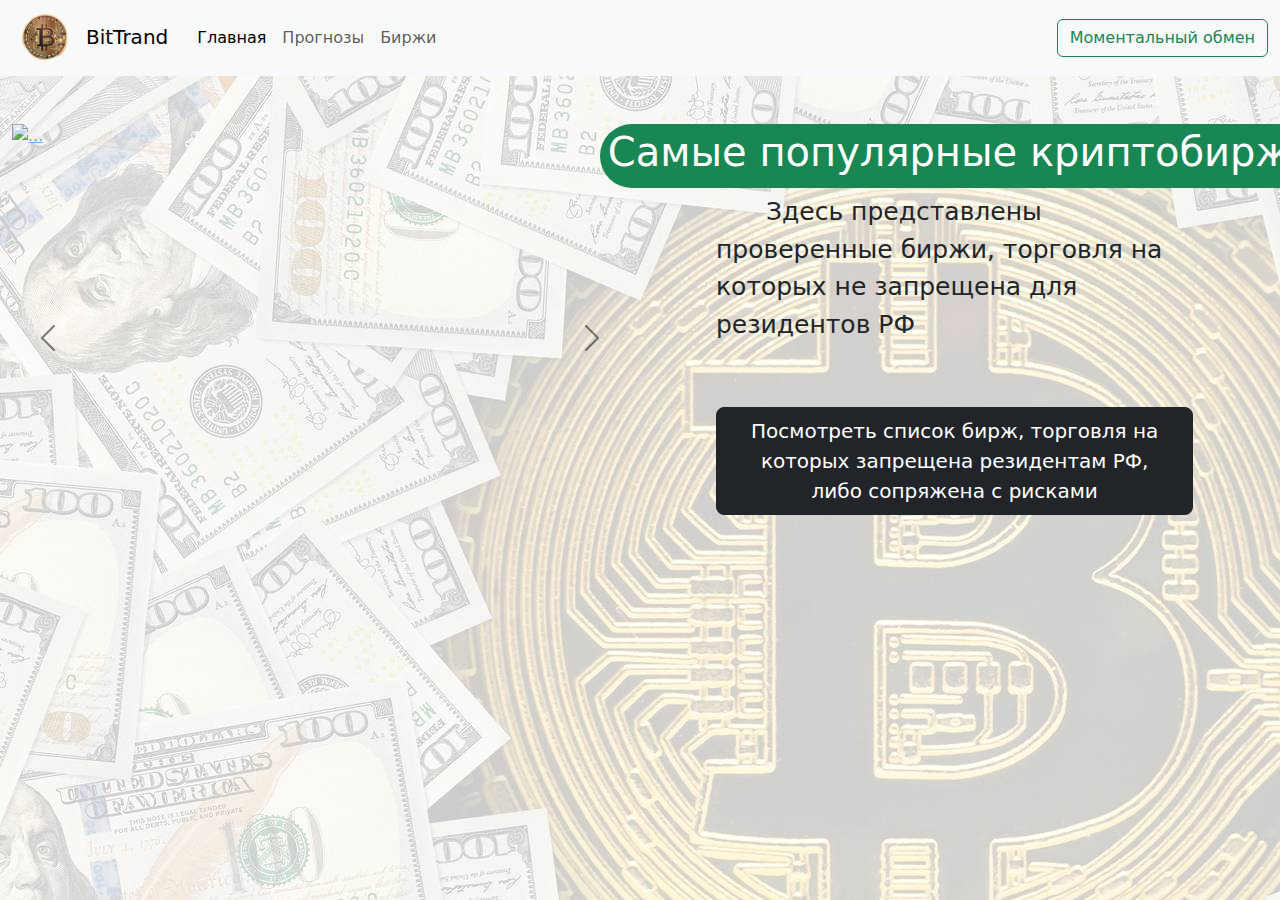
==== 3-page.html @ beeafda7 "Initial commit" ====
<!DOCTYPE html>
<html lang="en">
<head>
    <meta charset="UTF-8">
    <meta name="viewport" content="width=device-width, initial-scale=1.0">
    <link rel="icon" type="image/x-icon" href="images/favicon.ico" />
    <link
      href="https://cdn.jsdelivr.net/npm/bootstrap@5.3.3/dist/css/bootstrap.min.css"
      rel="stylesheet"
      integrity="sha384-QWTKZyjpPEjISv5WaRU9OFeRpok6YctnYmDr5pNlyT2bRjXh0JMhjY6hW+ALEwIH"
      crossorigin="anonymous"
    />
    

    <style>
      body
      {
        background: url(Images/FON.jpg);
      }
      p {
        text-indent: 2em;
      }
      ol {
        margin-left: 15px;
      }
      ul {
        margin-left: 5px;
        margin-bottom: 20pt;
        padding-bottom: 20pt;
      }
      h4 {
        font-size: 21pt;
      }

      .rounded-img {
        border-radius: 50%;
        box-shadow: 0 0 3px rgba(26, 9, 9, 0.4);
        padding: 0.2em;
        margin-bottom: 1em;
      }
    </style>
  </head>
  <body>
   
    <header>
      <nav class="navbar navbar-expand-lg bg-body-tertiary">
        <div class="container-fluid"; style=padding-left:20px;>
          <a class="navbar-brand" href="#">
            <img class="me-3" src="Images/Logo.png" alt="Bootstrap" width="50" height="50">BitTrand
          </a>
          <button class="navbar-toggler" type="button" data-bs-toggle="collapse" data-bs-target="#navbarSupportedContent" aria-controls="navbarSupportedContent" aria-expanded="false" aria-label="Toggle navigation">
            <span class="navbar-toggler-icon"></span>
          </button>
          <div  class="collapse navbar-collapse" id="navbarSupportedContent">
            <ul class="navbar-nav me-auto mb-2 mb-lg-0 pb-0">
                <li class="nav-item">
                  <a class="nav-link active" aria-current="page" href="index.html">Главная</a>
                </li>
                <li class="nav-item">
                  <a class="nav-link" href="2-page.html">Прогнозы</a>
                </li>
                <li class="nav-item">
                    <li class="nav-item">
                        <a class="nav-link" href="3-page.html">Биржи</a>
                      </li>
                  </ul>
                
              </ul>
<a href="https://www.bestchange.ru/" target="_blank"> 
                <button class="btn btn-outline-success" type="submit">Моментальный обмен</button></a>


          </div>
        </div>
      </nav>
</header>
</head>
<title>BitTrand</title>
<body>
    <div class="container-xxl mt-5">
        <div class="row gap-5 mt-5">
           
            <div id="carouselExample" class="carousel slide col-xl-6"  data-bs-theme="dark">
                <div class="carousel-inner">
                  <div class="carousel-item active">
                    <a href="https://www.bybit.com/" target="_blank"><img src="https://is1-ssl.mzstatic.com/image/thumb/Purple126/v4/4d/7e/f4/4d7ef42d-7699-7a22-7f5e-a3dce3ddbcf7/AppIcon-1x_U007emarketing-0-10-0-0-85-220-0.png/1200x630wa.png" height="350px" class="d-block w-100" alt="...">
                </a>  
                </div>
                  <div class="carousel-item">
                    <a href="https://www.kucoin.com/ru" target="_blank"><img src="https://avatars.dzeninfra.ru/get-zen_doc/9663006/pub_6422be919b207461193eea33_6422beb56051b634c33e20ea/scale_1200" height="350px" class="d-block w-100" alt="...">
                    </a>
                    </div>
                  <div class="carousel-item">
                    <a href="https://www.okx.com/ru" target="_blank"><img src="https://insilicoterminal.com/img/okx.41d9a45e.png" height="350px" class="d-block w-100" alt="...">
                    </a>
                    </div>
                </div>
                <button class="carousel-control-prev" type="button" data-bs-target="#carouselExample" data-bs-slide="prev">
                  <span class="carousel-control-prev-icon" aria-hidden="true"></span>
                  <span class="visually-hidden">Previous</span>
                </button>
                <button class="carousel-control-next" type="button" data-bs-target="#carouselExample" data-bs-slide="next">
                  <span class="carousel-control-next-icon" aria-hidden="true"></span>
                  <span class="visually-hidden">Next</span>
                </button>
              </div>
              <div class="col-xl-5">
                <div id="nameProduct" class="d-flex align-items-center justify-content-center">
                    <span class="badge rounded-pill text-bg-success ms-3"> <h1>Самые популярные криптобиржи</h1></span>
                </div>
                <div id="informationProduct" class="p-3 h-75 d-flex align-items-center justify-content-center">
                    <div>
                        <p style="margin-top: 10px; font-size: 25px;">Здесь представлены проверенные биржи, торговля на которых не запрещена для резидентов РФ</p>
                        <div class="d-grid">
                            <button type="button" class="btn btn-dark btn-lg mt-5 mx"><i class="bi bi-basket2"></i>Посмотреть список бирж, торговля на которых запрещена резидентам РФ, либо сопряжена с рисками</button>
                        </div>
                    </div>
                </div>
            </div>
        </div>
    </div>
    <script
    src="https://cdn.jsdelivr.net/npm/bootstrap@5.3.3/dist/js/bootstrap.bundle.min.js"
    integrity="sha384-YvpcrYf0tY3lHB60NNkmXc5s9fDVZLESaAA55NDzOxhy9GkcIdslK1eN7N6jIeHz"
    crossorigin="anonymous"
  ></script>
</body>
</html>
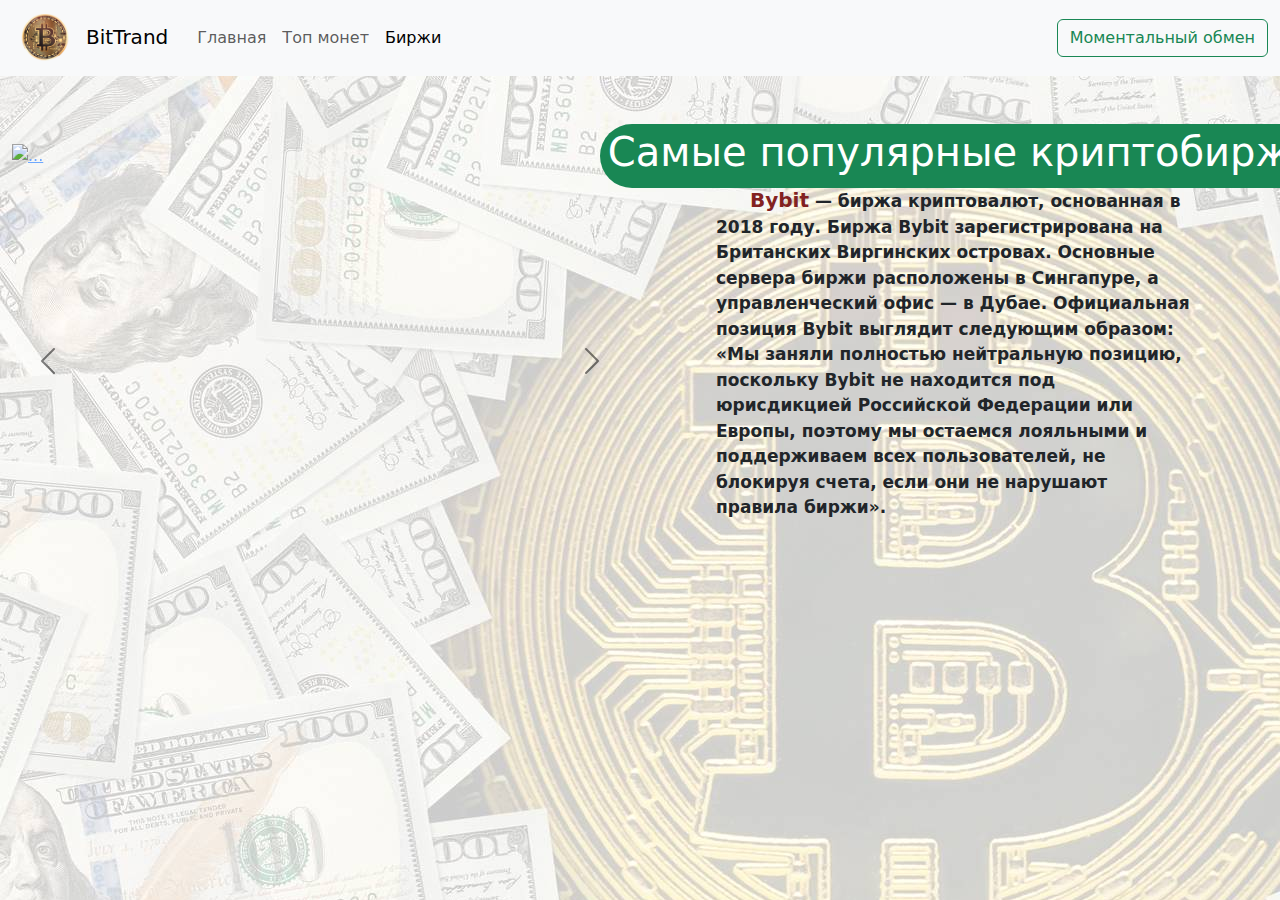
==== commit 0cbd9dc4: "last version 21.08" ====
--- a/3-page.html
+++ b/3-page.html
@@ -54,14 +54,14 @@
           <div  class="collapse navbar-collapse" id="navbarSupportedContent">
             <ul class="navbar-nav me-auto mb-2 mb-lg-0 pb-0">
                 <li class="nav-item">
-                  <a class="nav-link active" aria-current="page" href="index.html">Главная</a>
+                  <a class="nav-link" aria-current="page" href="index.html">Главная</a>
                 </li>
                 <li class="nav-item">
-                  <a class="nav-link" href="2-page.html">Прогнозы</a>
+                  <a class="nav-link" href="index-4.html">Топ монет</a>
                 </li>
                 <li class="nav-item">
                     <li class="nav-item">
-                        <a class="nav-link" href="3-page.html">Биржи</a>
+                        <a class="nav-link active" href="3-page.html">Биржи</a>
                       </li>
                   </ul>
                 
@@ -77,20 +77,21 @@
 </head>
 <title>BitTrand</title>
 <body>
+  
     <div class="container-xxl mt-5">
         <div class="row gap-5 mt-5">
            
-            <div id="carouselExample" class="carousel slide col-xl-6"  data-bs-theme="dark">
-                <div class="carousel-inner">
+            <div id="carouselExample" class="carousel slide col-xl-6" style="margin-top: 20px;" data-bs-theme="dark">
+                <div class="carousel-inner" id="bybit">
                   <div class="carousel-item active">
                     <a href="https://www.bybit.com/" target="_blank"><img src="https://is1-ssl.mzstatic.com/image/thumb/Purple126/v4/4d/7e/f4/4d7ef42d-7699-7a22-7f5e-a3dce3ddbcf7/AppIcon-1x_U007emarketing-0-10-0-0-85-220-0.png/1200x630wa.png" height="350px" class="d-block w-100" alt="...">
                 </a>  
                 </div>
-                  <div class="carousel-item">
+                  <div class="carousel-item" id="kucoin">
                     <a href="https://www.kucoin.com/ru" target="_blank"><img src="https://avatars.dzeninfra.ru/get-zen_doc/9663006/pub_6422be919b207461193eea33_6422beb56051b634c33e20ea/scale_1200" height="350px" class="d-block w-100" alt="...">
                     </a>
                     </div>
-                  <div class="carousel-item">
+                  <div class="carousel-item" id="okx">
                     <a href="https://www.okx.com/ru" target="_blank"><img src="https://insilicoterminal.com/img/okx.41d9a45e.png" height="350px" class="d-block w-100" alt="...">
                     </a>
                     </div>
@@ -109,16 +110,36 @@
                     <span class="badge rounded-pill text-bg-success ms-3"> <h1>Самые популярные криптобиржи</h1></span>
                 </div>
                 <div id="informationProduct" class="p-3 h-75 d-flex align-items-center justify-content-center">
-                    <div>
-                        <p style="margin-top: 10px; font-size: 25px;">Здесь представлены проверенные биржи, торговля на которых не запрещена для резидентов РФ</p>
-                        <div class="d-grid">
+                  <div  id = "info"  style="margin-top: 5px; font-size: 17px; font-weight: bold;">
+                        <p>
+                          <span style="font-size:20px; color:rgb(130, 33, 33)">Bybit</span> — биржа криптовалют, основанная в 2018 году. Биржа Bybit зарегистрирована на Британских Виргинских островах. Основные сервера биржи расположены в Сингапуре, а управленческий офис — в Дубае. Официальная позиция Bybit выглядит следующим образом: «Мы заняли полностью нейтральную позицию, поскольку Bybit не находится под юрисдикцией Российской Федерации или Европы, поэтому мы остаемся лояльными и поддерживаем всех пользователей, не блокируя счета, если они не нарушают правила биржи».</p>
+                       <!-- <div class="d-grid">
                             <button type="button" class="btn btn-dark btn-lg mt-5 mx"><i class="bi bi-basket2"></i>Посмотреть список бирж, торговля на которых запрещена резидентам РФ, либо сопряжена с рисками</button>
-                        </div>
+                        </div> -->
                     </div>
                 </div>
             </div>
         </div>
     </div>
+    <script>
+      let cards_value = [];
+ cards_value[0] =
+   "<span style='font-size:20px; color:rgb(130, 33, 33)'>Bybit</span> — биржа криптовалют, основанная в 2018 году. Биржа Bybit зарегистрирована на Британских Виргинских островах.  Основные сервера биржи расположены в Сингапуре, а управленческий офис — в Дубае. Официальная позиция Bybit выглядит следующим образом: «Мы заняли полностью нейтральную позицию, поскольку Bybit не находится под юрисдикцией Российской Федерации или Европы, поэтому мы остаемся лояльными и поддерживаем всех пользователей, не блокируя счета, если они не нарушают правила биржи».";
+
+ cards_value[1] =
+   "<span style='font-size:20px; text-decoration: underline; color:rgb(130, 33, 33)'>Kucoin</span> - Работает с 2014 года. Зарегистрирована на Сейшельских островах и состоит из примерно 20 филиалов по всему миру. Учитывая, что биржа работает с подсанкционным Ираном, то нам вряд ли грозит блокировка аккаунтов по её инициативе. У KuCoin есть собственный блокчейн KuCoin Chain (KCC). Это криптовалюта-экосистема, предоставляющая инструментарий разработчикам для создания Dapps и NFT. То есть относится к тому же типу крипты, что и Ethereum, BNBChain, Avalanche, Solana и др.";
+
+ cards_value[2] = "<p style='margin top: 25px;'><span style='font-size:20px; text-decoration: underline; color:rgb(130, 33, 33)'>   OKX</span> - глобальная биржа спотов криптовалют и деривативов и вторая по величине криптовалютная биржа по объему торгов, обслуживающая более 50 миллионов человек по всему миру. Штаб-квартира находится на Сейшельских островах. В настоящее время компания работает на мировых рынках, включая Гонконг, Объединенные Арабские Эмираты, Багамские Острова и Францию. OKX имеет офисы в Дубае, Турции, Гонконге, Силиконовой долине, Сингапуре и Австралии. OKX имеет партнерские отношения с брендами и спортивными командами, такими как 'Манчестер Сити', McLaren и Олимпийская сборная Австралии. OKX спонсирует Кинофестиваль Tribeca с 2022 года и предоставляет эксклюзивность для маркетплейсов с невзаимозаменяемыми токенами (NFT), криптовалютных бирж на мероприятиях Tribeca.</p>";
+
+ let myCarousel  = document.querySelector('#carouselExample');
+ let inform = document.querySelector('#info');
+
+   myCarousel.addEventListener('slide.bs.carousel',  (event) => {
+   
+   inform.innerHTML = "<p>"+cards_value[event.to]+"</p>";
+ });
+
+   </script>  
     <script
     src="https://cdn.jsdelivr.net/npm/bootstrap@5.3.3/dist/js/bootstrap.bundle.min.js"
     integrity="sha384-YvpcrYf0tY3lHB60NNkmXc5s9fDVZLESaAA55NDzOxhy9GkcIdslK1eN7N6jIeHz"
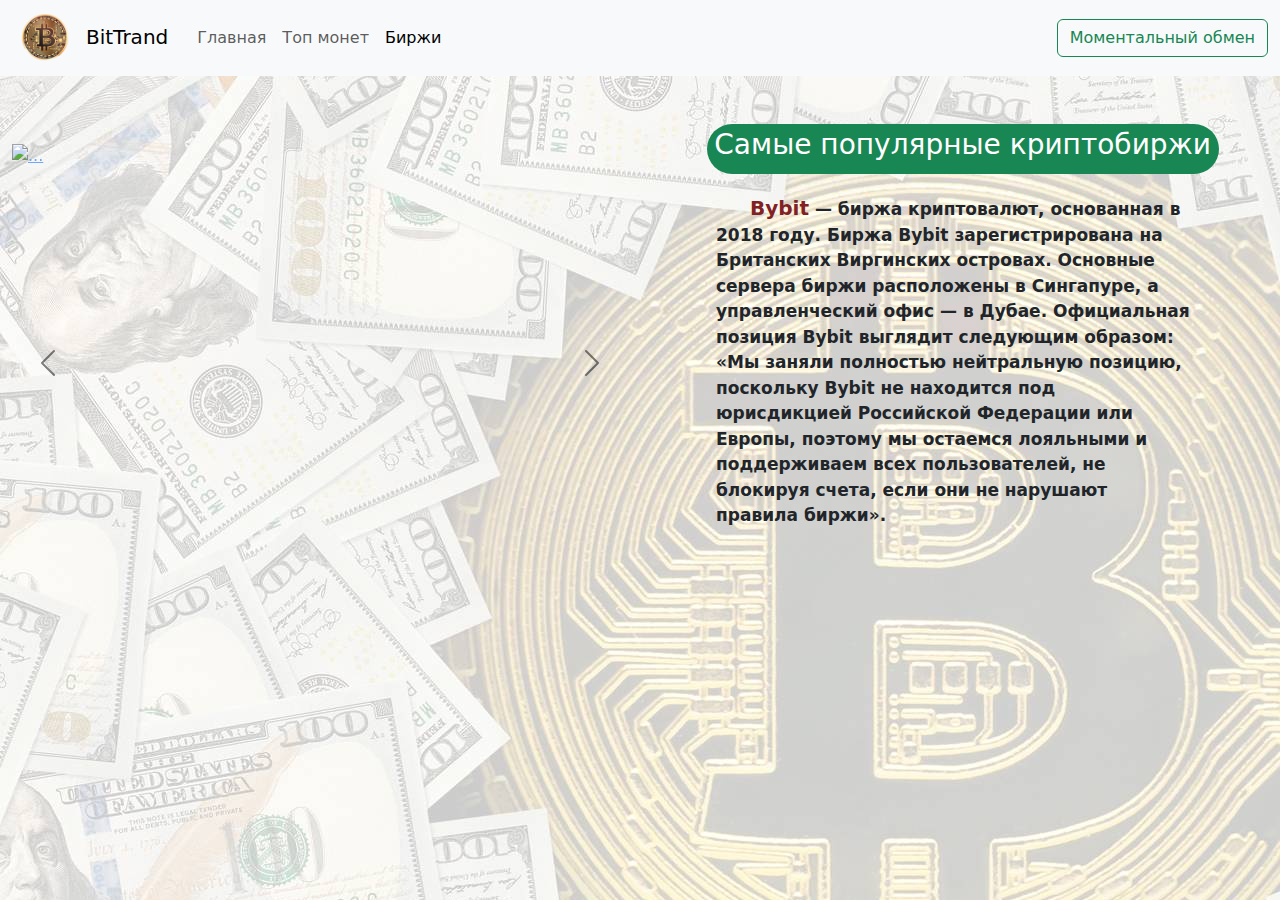
==== commit 3cd4fe17: "final" ====
--- a/3-page.html
+++ b/3-page.html
@@ -106,8 +106,8 @@
                 </button>
               </div>
               <div class="col-xl-5">
-                <div id="nameProduct" class="d-flex align-items-center justify-content-center">
-                    <span class="badge rounded-pill text-bg-success ms-3"> <h1>Самые популярные криптобиржи</h1></span>
+                <div id="nameProduct" class="d-flex align-items-center justify-content-center" style="margin-bottom: 20px;">
+                    <span class="badge rounded-pill text-bg-success ms-3"> <h3>Самые популярные криптобиржи</h3></span>
                 </div>
                 <div id="informationProduct" class="p-3 h-75 d-flex align-items-center justify-content-center">
                   <div  id = "info"  style="margin-top: 5px; font-size: 17px; font-weight: bold;">
